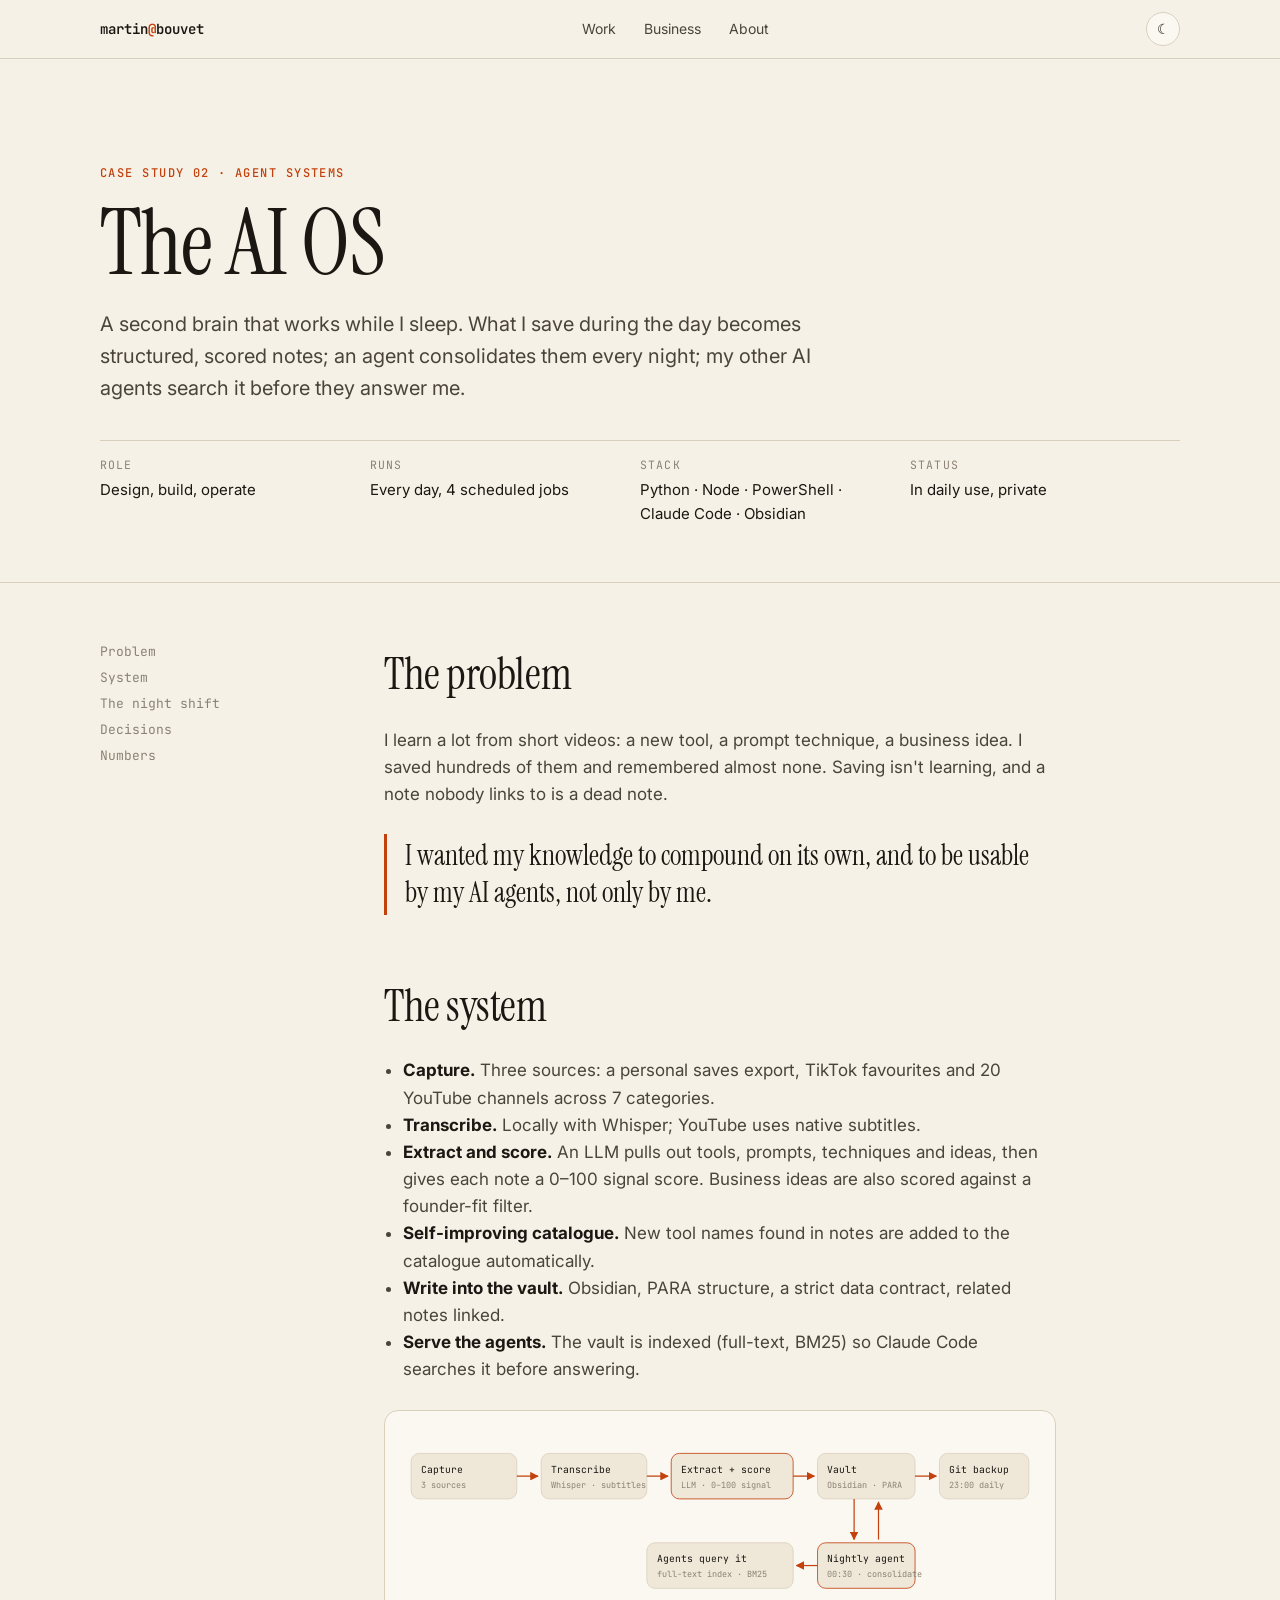
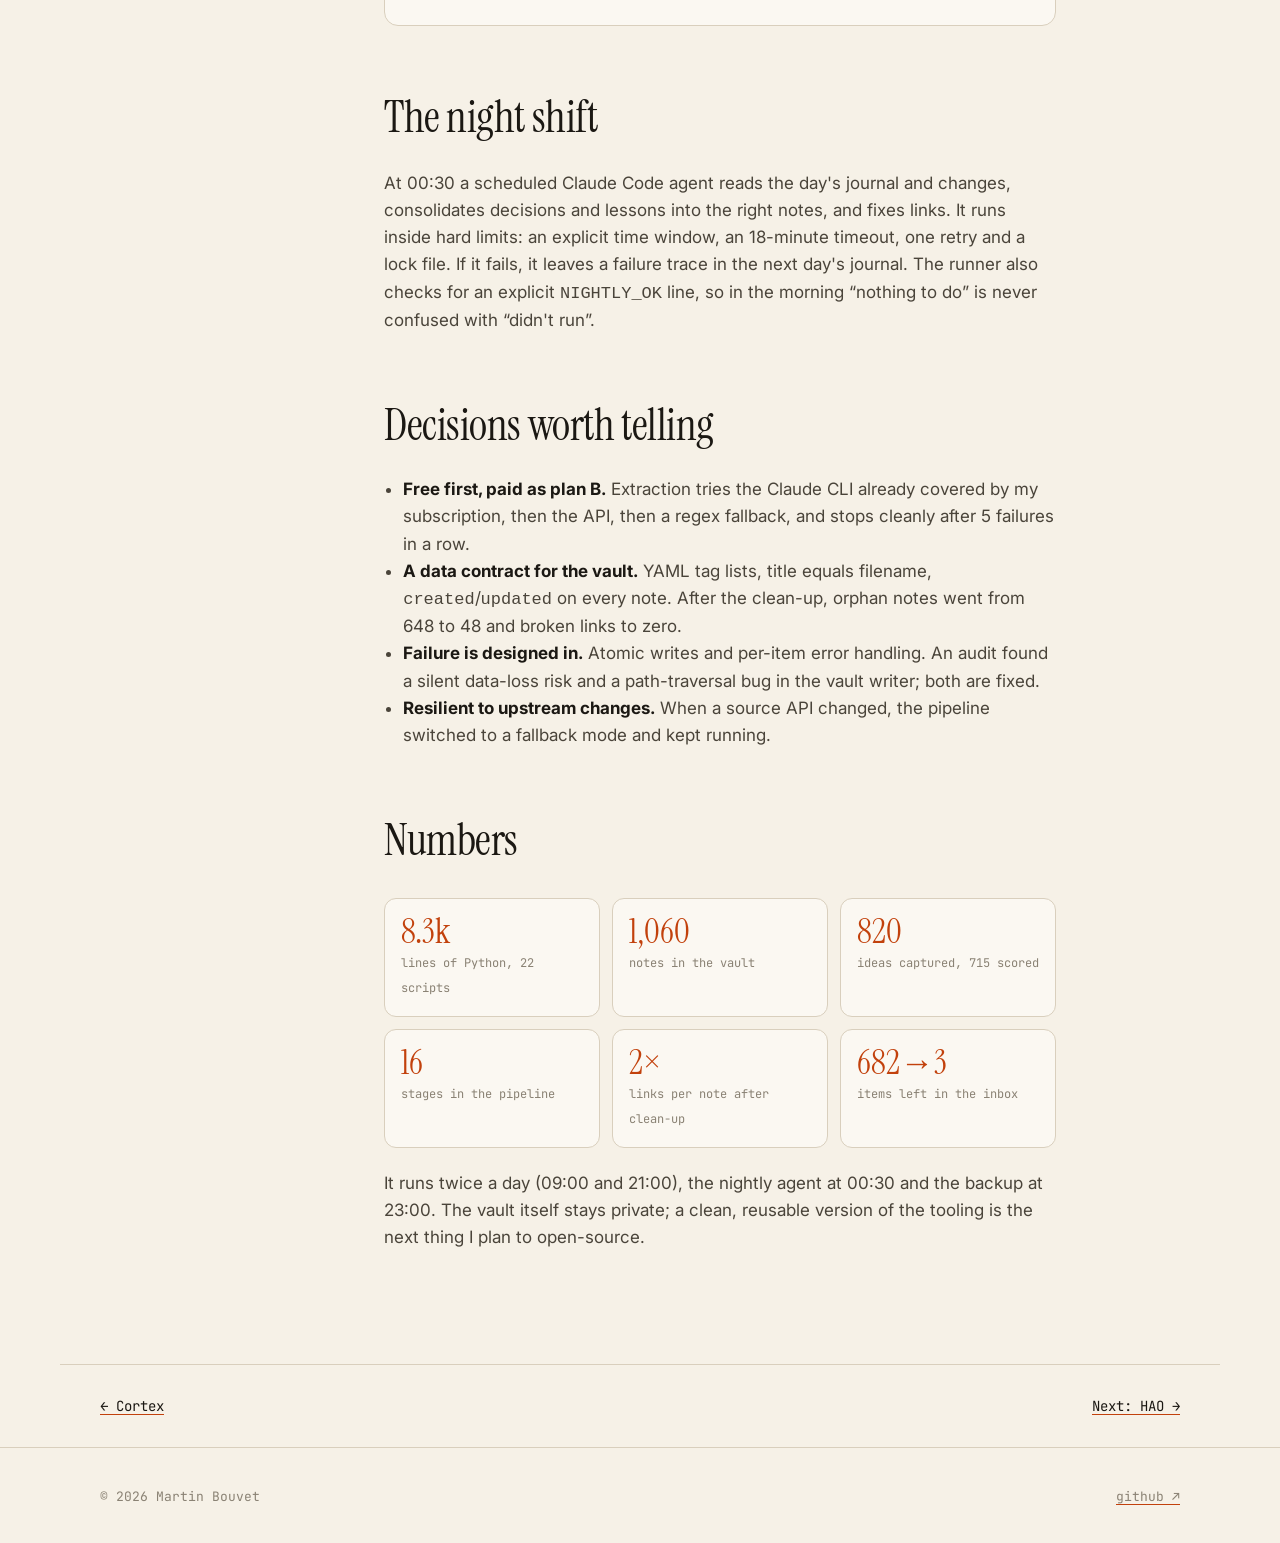
==== work/ai-os.html @ 9af834e1 "feat: portfolio site with five case studies" ====
<!doctype html>
<html lang="en">
<head>
<meta charset="utf-8">
<meta name="viewport" content="width=device-width, initial-scale=1, viewport-fit=cover">
<title>The AI OS — a second brain that works overnight · Martin Bouvet</title>
<meta name="description" content="Case study: a personal AI operating system. Saved videos become scored notes twice a day, a nightly agent consolidates them, and other agents query the result.">
<link rel="preconnect" href="https://fonts.googleapis.com"><link rel="preconnect" href="https://fonts.gstatic.com" crossorigin>
<link href="https://fonts.googleapis.com/css2?family=Instrument+Serif:ital@0;1&family=Inter:wght@400;500;600&family=JetBrains+Mono:wght@400;500&display=swap" rel="stylesheet">
<link rel="stylesheet" href="../assets/style.css">
<link rel="icon" href="../assets/favicon.svg">
</head>
<body>
<nav class="nav"><div class="wrap">
  <a class="brand" href="../">martin<b>@</b>bouvet</a>
  <ul><li><a href="../#work">Work</a></li><li class="hide-s"><a href="../#business">Business</a></li><li><a href="../#about">About</a></li></ul>
  <button class="theme-btn" aria-label="Toggle theme">☾</button>
</div></nav>

<header class="cs-hero"><div class="wrap">
  <span class="kicker">Case study 02 · Agent systems</span>
  <h1>The AI OS</h1>
  <p class="lede">A second brain that works while I sleep. What I save during the day becomes structured, scored notes; an agent consolidates them every night; my other AI agents search it before they answer me.</p>
  <dl class="cs-facts">
    <div><dt>Role</dt><dd>Design, build, operate</dd></div>
    <div><dt>Runs</dt><dd>Every day, 4 scheduled jobs</dd></div>
    <div><dt>Stack</dt><dd>Python · Node · PowerShell · Claude Code · Obsidian</dd></div>
    <div><dt>Status</dt><dd>In daily use, private</dd></div>
  </dl>
</div></header>

<div class="wrap cs-body">
  <aside class="cs-toc"><a href="#problem">Problem</a><a href="#system">System</a><a href="#night">The night shift</a><a href="#decisions">Decisions</a><a href="#numbers">Numbers</a></aside>
  <article class="prose">
    <h2 id="problem">The problem</h2>
    <p>I learn a lot from short videos: a new tool, a prompt technique, a business idea. I saved hundreds of them and remembered almost none. Saving isn't learning, and a note nobody links to is a dead note.</p>
    <p class="callout">I wanted my knowledge to compound on its own, and to be usable by my AI agents, not only by me.</p>

    <h2 id="system">The system</h2>
    <ul>
      <li><strong>Capture.</strong> Three sources: a personal saves export, TikTok favourites and 20 YouTube channels across 7 categories.</li>
      <li><strong>Transcribe.</strong> Locally with Whisper; YouTube uses native subtitles.</li>
      <li><strong>Extract and score.</strong> An LLM pulls out tools, prompts, techniques and ideas, then gives each note a 0–100 signal score. Business ideas are also scored against a founder-fit filter.</li>
      <li><strong>Self-improving catalogue.</strong> New tool names found in notes are added to the catalogue automatically.</li>
      <li><strong>Write into the vault.</strong> Obsidian, PARA structure, a strict data contract, related notes linked.</li>
      <li><strong>Serve the agents.</strong> The vault is indexed (full-text, BM25) so Claude Code searches it before answering.</li>
    </ul>
    <div class="diagram" role="img" aria-label="Pipeline: capture, transcribe, extract and score with an LLM, write to the vault, nightly agent consolidates, git backup, agents query the index.">
      <svg viewBox="0 0 780 220">
        <defs><marker id="arr" viewBox="0 0 10 10" refX="9" refY="5" markerWidth="7" markerHeight="7" orient="auto"><path d="M0 0L10 5L0 10z"/></marker></defs>
        <rect class="box" x="10" y="30" width="130" height="56" rx="10"/><text x="22" y="54">Capture</text><text class="sub" x="22" y="72">3 sources</text>
        <rect class="box" x="170" y="30" width="130" height="56" rx="10"/><text x="182" y="54">Transcribe</text><text class="sub" x="182" y="72">Whisper · subtitles</text>
        <rect class="box hot" x="330" y="30" width="150" height="56" rx="10"/><text x="342" y="54">Extract + score</text><text class="sub" x="342" y="72">LLM · 0–100 signal</text>
        <rect class="box" x="510" y="30" width="120" height="56" rx="10"/><text x="522" y="54">Vault</text><text class="sub" x="522" y="72">Obsidian · PARA</text>
        <rect class="box hot" x="510" y="140" width="120" height="56" rx="10"/><text x="522" y="164">Nightly agent</text><text class="sub" x="522" y="182">00:30 · consolidate</text>
        <rect class="box" x="660" y="30" width="110" height="56" rx="10"/><text x="672" y="54">Git backup</text><text class="sub" x="672" y="72">23:00 daily</text>
        <rect class="box" x="300" y="140" width="180" height="56" rx="10"/><text x="312" y="164">Agents query it</text><text class="sub" x="312" y="182">full-text index · BM25</text>
        <path class="edge" d="M140 58H166"/><path class="edge" d="M300 58H326"/><path class="edge" d="M480 58H506"/><path class="edge" d="M630 58H656"/>
        <path class="edge" d="M555 86V136"/><path class="edge" d="M585 136V90"/><path class="edge" d="M510 168H484"/>
      </svg>
    </div>

    <h2 id="night">The night shift</h2>
    <p>At 00:30 a scheduled Claude Code agent reads the day's journal and changes, consolidates decisions and lessons into the right notes, and fixes links. It runs inside hard limits: an explicit time window, an 18-minute timeout, one retry and a lock file. If it fails, it leaves a failure trace in the next day's journal. The runner also checks for an explicit <code>NIGHTLY_OK</code> line, so in the morning “nothing to do” is never confused with “didn't run”.</p>

    <h2 id="decisions">Decisions worth telling</h2>
    <ul>
      <li><strong>Free first, paid as plan B.</strong> Extraction tries the Claude CLI already covered by my subscription, then the API, then a regex fallback, and stops cleanly after 5 failures in a row.</li>
      <li><strong>A data contract for the vault.</strong> YAML tag lists, title equals filename, <code>created</code>/<code>updated</code> on every note. After the clean-up, orphan notes went from 648 to 48 and broken links to zero.</li>
      <li><strong>Failure is designed in.</strong> Atomic writes and per-item error handling. An audit found a silent data-loss risk and a path-traversal bug in the vault writer; both are fixed.</li>
      <li><strong>Resilient to upstream changes.</strong> When a source API changed, the pipeline switched to a fallback mode and kept running.</li>
    </ul>

    <h2 id="numbers">Numbers</h2>
    <div class="signals">
      <div><b>8.3k</b><span>lines of Python, 22 scripts</span></div>
      <div><b>1,060</b><span>notes in the vault</span></div>
      <div><b>820</b><span>ideas captured, 715 scored</span></div>
      <div><b>16</b><span>stages in the pipeline</span></div>
      <div><b>2×</b><span>links per note after clean-up</span></div>
      <div><b>682→3</b><span>items left in the inbox</span></div>
    </div>
    <p>It runs twice a day (09:00 and 21:00), the nightly agent at 00:30 and the backup at 23:00. The vault itself stays private; a clean, reusable version of the tooling is the next thing I plan to open-source.</p>
  </article>
</div>

<div class="wrap next-cs"><a href="cortex.html">← Cortex</a><a href="hao.html">Next: HAO →</a></div>
<footer><div class="wrap"><span>© 2026 Martin Bouvet</span><a href="https://github.com/martinbouvet2000-tech">github ↗</a></div></footer>
<script src="../assets/main.js"></script>
</body>
</html>
---- assets/style.css ----
/* Martin Bouvet — portfolio. Editorial × terminal. No build step. */
:root {
  --bg: #f6f1e7;
  --bg-2: #efe7d8;
  --ink: #1b1813;
  --ink-2: #4a443a;
  --mute: #8a8274;
  --line: #d9cfbd;
  --accent: #c2410c;
  --accent-2: #ea7a2e;
  --ok: #3f7d4e;
  --card: #fbf8f2;
  --serif: "Instrument Serif", "Iowan Old Style", Georgia, serif;
  --sans: "Inter", -apple-system, "Segoe UI", Helvetica, Arial, sans-serif;
  --mono: "JetBrains Mono", ui-monospace, SFMono-Regular, Consolas, monospace;
  --max: 1160px;
  --gutter: clamp(18px, 4vw, 40px);
  color-scheme: light;
}
@media (prefers-color-scheme: dark) {
  :root:not([data-theme="light"]) {
    --bg: #100e0b; --bg-2: #17140f; --ink: #f1ebdf; --ink-2: #c4bcad; --mute: #857d6f;
    --line: #2c2720; --accent: #f0883e; --accent-2: #ffa657; --ok: #7ee787; --card: #16130f;
    color-scheme: dark;
  }
}
:root[data-theme="dark"] {
  --bg: #100e0b; --bg-2: #17140f; --ink: #f1ebdf; --ink-2: #c4bcad; --mute: #857d6f;
  --line: #2c2720; --accent: #f0883e; --accent-2: #ffa657; --ok: #7ee787; --card: #16130f;
  color-scheme: dark;
}

* { box-sizing: border-box; }
html { scroll-behavior: smooth; }
body {
  margin: 0; background: var(--bg); color: var(--ink);
  font: 16px/1.6 var(--sans); -webkit-font-smoothing: antialiased;
}
img, svg { max-width: 100%; display: block; }
a { color: inherit; text-decoration-color: var(--accent); text-underline-offset: 3px; }
a:hover { color: var(--accent); }
::selection { background: var(--accent); color: var(--bg); }
.wrap { max-width: var(--max); margin: 0 auto; padding-inline: var(--gutter); }
.mono { font-family: var(--mono); }
.kicker {
  font: 500 12px/1 var(--mono); letter-spacing: .12em; text-transform: uppercase; color: var(--accent);
}
.mute { color: var(--mute); }

/* nav */
.nav {
  position: sticky; top: env(safe-area-inset-top, 0px); z-index: 10;
  backdrop-filter: blur(10px); background: color-mix(in srgb, var(--bg) 82%, transparent);
  border-bottom: 1px solid var(--line);
}
.nav .wrap { display: flex; align-items: center; justify-content: space-between; height: 58px; gap: 16px; }
.brand { font: 600 14px var(--mono); text-decoration: none; }
.brand b { color: var(--accent); }
.nav ul { display: flex; gap: clamp(12px, 2.4vw, 28px); list-style: none; margin: 0; padding: 0; font-size: 14px; }
.nav ul a { text-decoration: none; color: var(--ink-2); }
.theme-btn {
  border: 1px solid var(--line); background: var(--card); color: var(--ink);
  border-radius: 999px; width: 34px; height: 34px; cursor: pointer; font: 14px var(--mono);
}
@media (max-width: 640px) { .nav ul li.hide-s { display: none; } }

/* hero */
.hero { padding-block: clamp(48px, 9vw, 120px) clamp(40px, 6vw, 80px); }
.hero-grid { display: grid; grid-template-columns: 1.25fr 1fr; gap: clamp(28px, 5vw, 64px); align-items: center; }
@media (max-width: 880px) { .hero-grid { grid-template-columns: 1fr; } }
h1, h2, h3 { font-family: var(--serif); font-weight: 400; letter-spacing: -.01em; margin: 0; }
.hero h1 { font-size: clamp(46px, 7.4vw, 104px); line-height: .98; margin-block: 18px 26px; }
.hero h1 em { color: var(--accent); }
.lede { font-size: clamp(17px, 1.6vw, 20px); color: var(--ink-2); max-width: 36em; }
.cta { display: flex; flex-wrap: wrap; gap: 12px; margin-top: 30px; }
.btn {
  display: inline-flex; align-items: center; gap: 8px; padding: 12px 18px; border-radius: 999px;
  font: 500 14px var(--mono); text-decoration: none; border: 1px solid var(--ink);
}
.btn.primary { background: var(--ink); color: var(--bg); }
.btn.primary:hover { background: var(--accent); border-color: var(--accent); color: #fff; }

/* dial */
.dial-box { position: relative; }
.dial { width: 100%; max-width: 460px; margin-inline: auto; }
.dial .ring { fill: none; stroke: var(--line); }
.dial .night { fill: none; stroke: var(--ink); opacity: .07; }
.dial .tick { stroke: var(--mute); }
.dial .hour { font: 11px var(--mono); fill: var(--mute); }
.dial .job { fill: var(--accent); }
.dial .job-arc { fill: none; stroke: var(--accent); stroke-linecap: round; }
.dial .hand { stroke: var(--ink); stroke-width: 2; stroke-linecap: round; }
.dial .center { font: 400 34px var(--serif); fill: var(--ink); }
.dial .center-sub { font: 11px var(--mono); fill: var(--mute); letter-spacing: .1em; }
.dial .pulse { fill: var(--accent); opacity: .25; transform-box: fill-box; transform-origin: center; animation: pulse 2.4s ease-out infinite; }
@keyframes pulse { from { transform: scale(1); opacity: .35; } to { transform: scale(3); opacity: 0; } }
.legend { list-style: none; padding: 0; margin: 18px auto 0; max-width: 460px; font: 12.5px/1.5 var(--mono); color: var(--ink-2); }
.legend li { display: flex; gap: 10px; padding: 7px 0; border-top: 1px dashed var(--line); }
.legend time { color: var(--accent); min-width: 5.5em; }
.legend li.live time::after { content: " ●"; color: var(--ok); }

/* numbers */
.numbers { border-block: 1px solid var(--line); background: var(--bg-2); }
.numbers .wrap { display: grid; grid-template-columns: repeat(4, 1fr); }
.numbers div { padding: 26px 18px; border-left: 1px solid var(--line); }
.numbers div:first-child { border-left: 0; }
.numbers b { display: block; font: 400 clamp(34px, 4vw, 48px)/1 var(--serif); }
.numbers span { font: 12px var(--mono); color: var(--mute); }
@media (max-width: 720px) {
  .numbers .wrap { grid-template-columns: repeat(2, 1fr); }
  .numbers div:nth-child(3) { border-left: 0; }
  .numbers div:nth-child(n+3) { border-top: 1px solid var(--line); }
}

/* sections */
section.block { padding-block: clamp(64px, 9vw, 120px); }
.sec-head { display: flex; flex-wrap: wrap; align-items: end; justify-content: space-between; gap: 18px; margin-bottom: 40px; }
.sec-head h2 { font-size: clamp(36px, 5vw, 64px); line-height: 1; margin-top: 12px; }
.sec-head p { max-width: 30em; color: var(--ink-2); margin: 0; }

/* case cards */
.cases { display: grid; grid-template-columns: repeat(6, 1fr); gap: 18px; }
.case {
  grid-column: span 3; position: relative; display: flex; flex-direction: column; gap: 14px;
  padding: clamp(22px, 3vw, 32px); background: var(--card); border: 1px solid var(--line);
  border-radius: 18px; text-decoration: none; overflow: hidden;
  transition: transform .25s ease, border-color .25s ease;
}
.case:hover { transform: translateY(-3px); border-color: var(--accent); color: inherit; }
.case.wide { grid-column: span 6; }
.case.third { grid-column: span 2; }
@media (max-width: 880px) { .case, .case.third { grid-column: span 6; } }
.case h3 { font-size: clamp(28px, 3vw, 40px); line-height: 1.05; }
.case p { margin: 0; color: var(--ink-2); }
.case .meta { display: flex; flex-wrap: wrap; gap: 6px; margin-top: auto; }
.tag { font: 11.5px var(--mono); padding: 4px 9px; border-radius: 999px; border: 1px solid var(--line); color: var(--ink-2); }
.tag.live { border-color: var(--ok); color: var(--ok); }
.case .num { position: absolute; right: 22px; top: 18px; font: 12px var(--mono); color: var(--mute); }
.case .arrow { font: 13px var(--mono); color: var(--accent); }
.case-art { height: 150px; border-radius: 12px; background: var(--bg-2); border: 1px solid var(--line); overflow: hidden; }
.case-art svg { width: 100%; height: 100%; }

/* business strip */
.biz { display: grid; grid-template-columns: repeat(3, 1fr); gap: 18px; }
@media (max-width: 880px) { .biz { grid-template-columns: 1fr; } }
.biz article { border-top: 2px solid var(--ink); padding-top: 18px; }
.biz h3 { font-size: 28px; margin-bottom: 8px; }
.biz p { color: var(--ink-2); margin: 0 0 10px; }

/* other work */
.filters { display: flex; flex-wrap: wrap; gap: 8px; margin-bottom: 22px; }
.filters button {
  font: 12.5px var(--mono); padding: 7px 13px; border-radius: 999px; cursor: pointer;
  border: 1px solid var(--line); background: transparent; color: var(--ink-2);
}
.filters button[aria-pressed="true"] { background: var(--ink); color: var(--bg); border-color: var(--ink); }
.other { list-style: none; margin: 0; padding: 0; border-top: 1px solid var(--line); }
.other li { display: grid; grid-template-columns: 1.1fr 2fr auto; gap: 18px; padding: 16px 4px; border-bottom: 1px solid var(--line); align-items: baseline; }
.other li b { font-weight: 600; }
.other li span { color: var(--ink-2); font-size: 15px; }
.other li a { font: 12.5px var(--mono); white-space: nowrap; }
@media (max-width: 720px) { .other li { grid-template-columns: 1fr; gap: 4px; } }

/* about */
.about { display: grid; grid-template-columns: 1fr 1fr; gap: clamp(28px, 5vw, 64px); }
@media (max-width: 880px) { .about { grid-template-columns: 1fr; } }
.about .big { font: 400 clamp(28px, 3.4vw, 44px)/1.15 var(--serif); margin: 0; }
.about .big em { color: var(--accent); }
.timeline { list-style: none; margin: 0; padding: 0; font-size: 15px; }
.timeline li { display: grid; grid-template-columns: 7em 1fr; gap: 14px; padding: 12px 0; border-top: 1px solid var(--line); }
.timeline time { font: 12.5px var(--mono); color: var(--accent); }

footer { border-top: 1px solid var(--line); padding-block: 40px; font: 13px var(--mono); color: var(--mute); }
footer .wrap { display: flex; flex-wrap: wrap; justify-content: space-between; gap: 12px; }

/* case study pages */
.cs-hero { padding-block: clamp(48px, 8vw, 100px) 40px; border-bottom: 1px solid var(--line); }
.cs-hero h1 { font-size: clamp(44px, 7vw, 92px); line-height: 1; margin-block: 14px 20px; }
.cs-facts { display: grid; grid-template-columns: repeat(4, 1fr); gap: 0; margin-top: 36px; border-top: 1px solid var(--line); }
.cs-facts div { padding: 16px 16px 0 0; }
.cs-facts dt { font: 11.5px var(--mono); color: var(--mute); text-transform: uppercase; letter-spacing: .1em; }
.cs-facts dd { margin: 6px 0 0; font-size: 15px; }
@media (max-width: 720px) { .cs-facts { grid-template-columns: repeat(2, 1fr); } }
.cs-body { display: grid; grid-template-columns: 220px 1fr; gap: clamp(24px, 5vw, 72px); padding-block: 56px 96px; }
@media (max-width: 880px) { .cs-body { grid-template-columns: 1fr; } .cs-toc { display: none; } }
.cs-toc { position: sticky; top: 90px; align-self: start; font: 13px/2 var(--mono); }
.cs-toc a { text-decoration: none; color: var(--mute); display: block; }
.cs-toc a:hover { color: var(--accent); }
.prose { max-width: 42em; }
.prose h2 { font-size: clamp(30px, 3.6vw, 44px); margin: 56px 0 14px; }
.prose h2:first-child { margin-top: 0; }
.prose p, .prose li { color: var(--ink-2); font-size: 17px; }
.prose strong { color: var(--ink); }
.prose ul { padding-left: 1.2em; }
.diagram { margin: 26px 0; padding: 18px; border: 1px solid var(--line); border-radius: 14px; background: var(--card); overflow-x: auto; }
.diagram svg { min-width: 560px; }
.diagram .box { fill: var(--bg-2); stroke: var(--line); }
.diagram .box.hot { stroke: var(--accent); }
.diagram text { font: 12px var(--mono); fill: var(--ink); }
.diagram .sub { fill: var(--mute); font-size: 10.5px; }
.diagram .edge { stroke: var(--accent); fill: none; stroke-width: 1.5; marker-end: url(#arr); }
.diagram marker path { fill: var(--accent); }
.callout { border-left: 3px solid var(--accent); padding: 4px 0 4px 18px; margin: 26px 0; font: 400 24px/1.35 var(--serif); color: var(--ink); }
.signals { display: grid; grid-template-columns: repeat(3, 1fr); gap: 12px; margin: 22px 0; }
.signals div { background: var(--card); border: 1px solid var(--line); border-radius: 12px; padding: 16px; }
.signals b { display: block; font: 400 34px/1 var(--serif); color: var(--accent); }
.signals span { font: 12px var(--mono); color: var(--mute); }
@media (max-width: 720px) { .signals { grid-template-columns: 1fr 1fr; } }
.next-cs { display: flex; justify-content: space-between; gap: 16px; border-top: 1px solid var(--line); padding-block: 32px; font: 14px var(--mono); }

/* reveal */
.js .reveal { opacity: 0; transform: translateY(14px); transition: opacity .7s ease, transform .7s ease; }
.js .reveal.in { opacity: 1; transform: none; }
@media (prefers-reduced-motion: reduce) {
  .js .reveal { opacity: 1; transform: none; transition: none; }
  .dial .pulse { animation: none; }
  html { scroll-behavior: auto; }
}

/* fixes: grid children may shrink; legend wraps; callout beats .prose p */
.hero-grid > *, .about > *, .cs-body > * { min-width: 0; }
.hero h1 { overflow-wrap: break-word; }
.legend li span { min-width: 0; overflow-wrap: anywhere; }
.prose .callout { font: 400 clamp(22px, 2.4vw, 28px)/1.3 var(--serif); color: var(--ink); }
.other li { grid-template-columns: minmax(0, 1.1fr) minmax(0, 2fr) 4.5em; }
.other li a { text-align: right; }
@media (max-width: 720px) { .other li { grid-template-columns: 1fr; } .other li a { text-align: left; } }
@media (max-width: 480px) { .nav ul { gap: 14px; } .legend time { min-width: 4.6em; } }
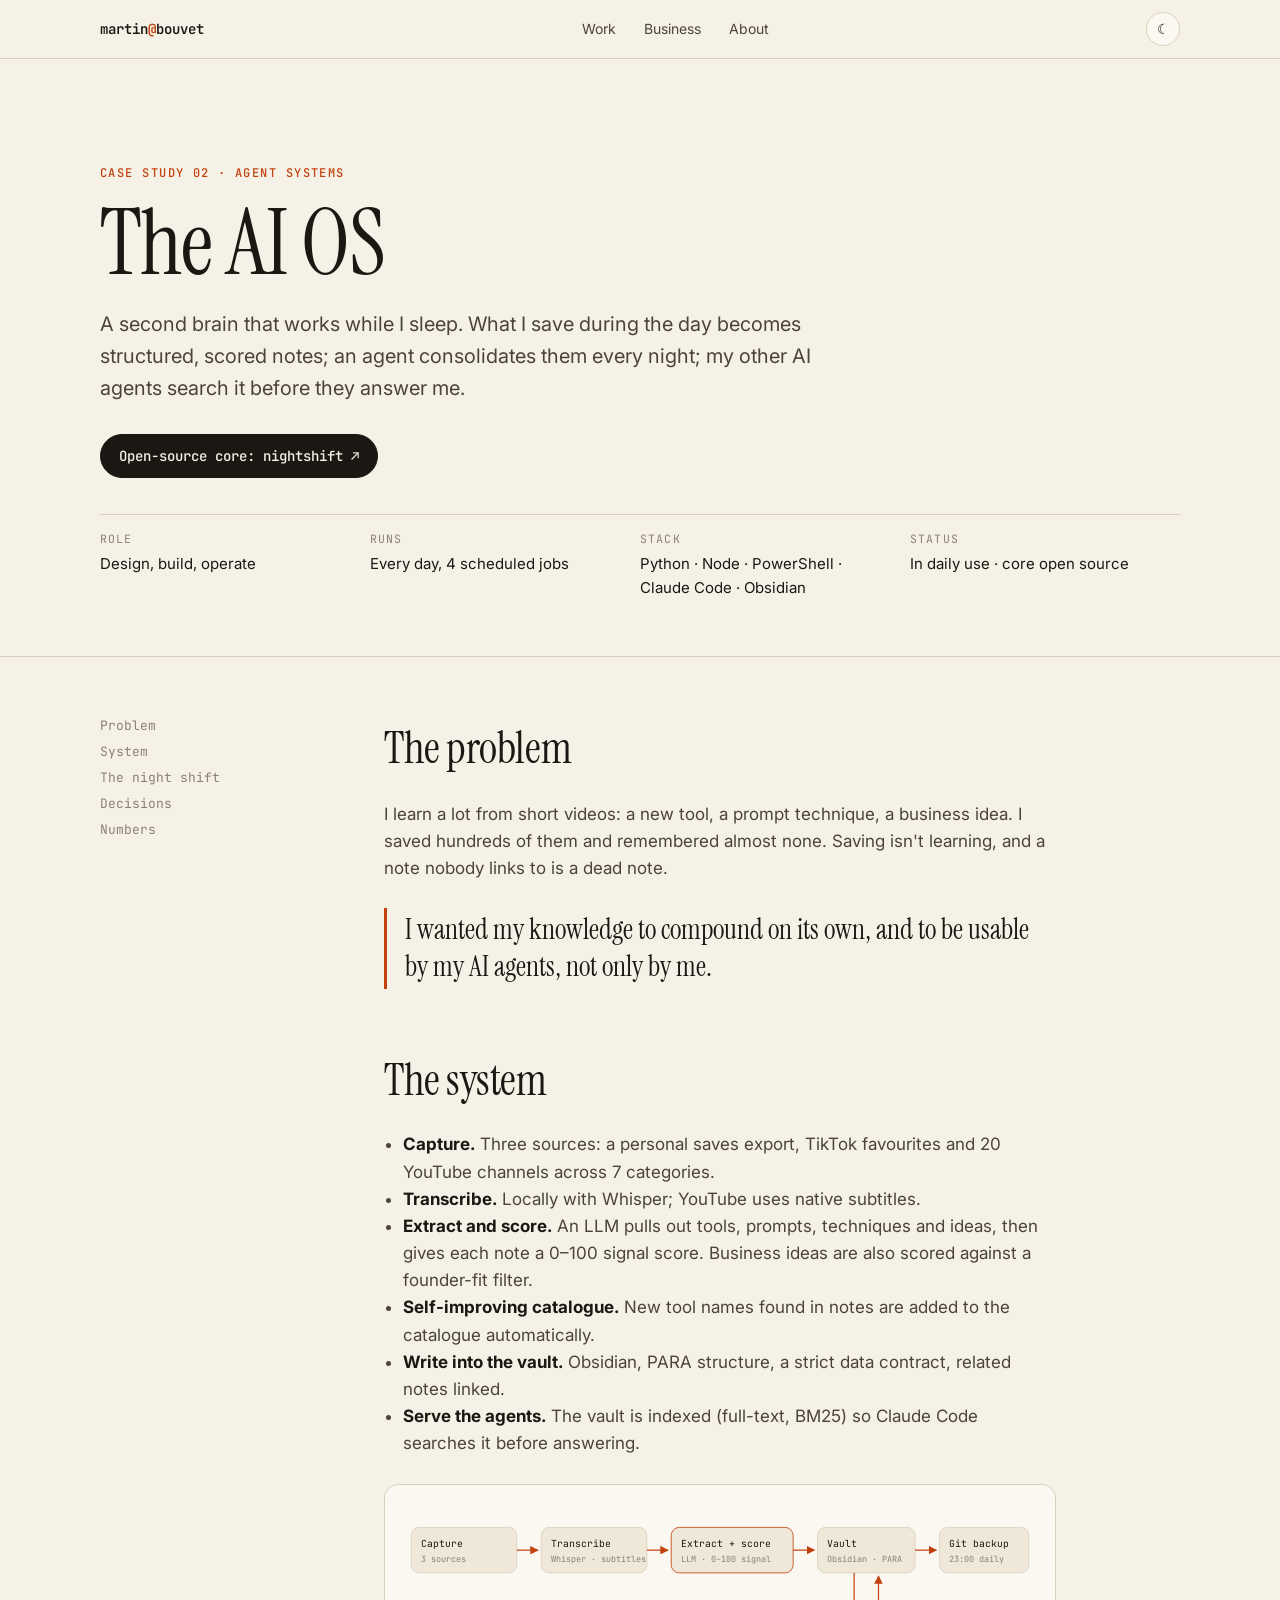
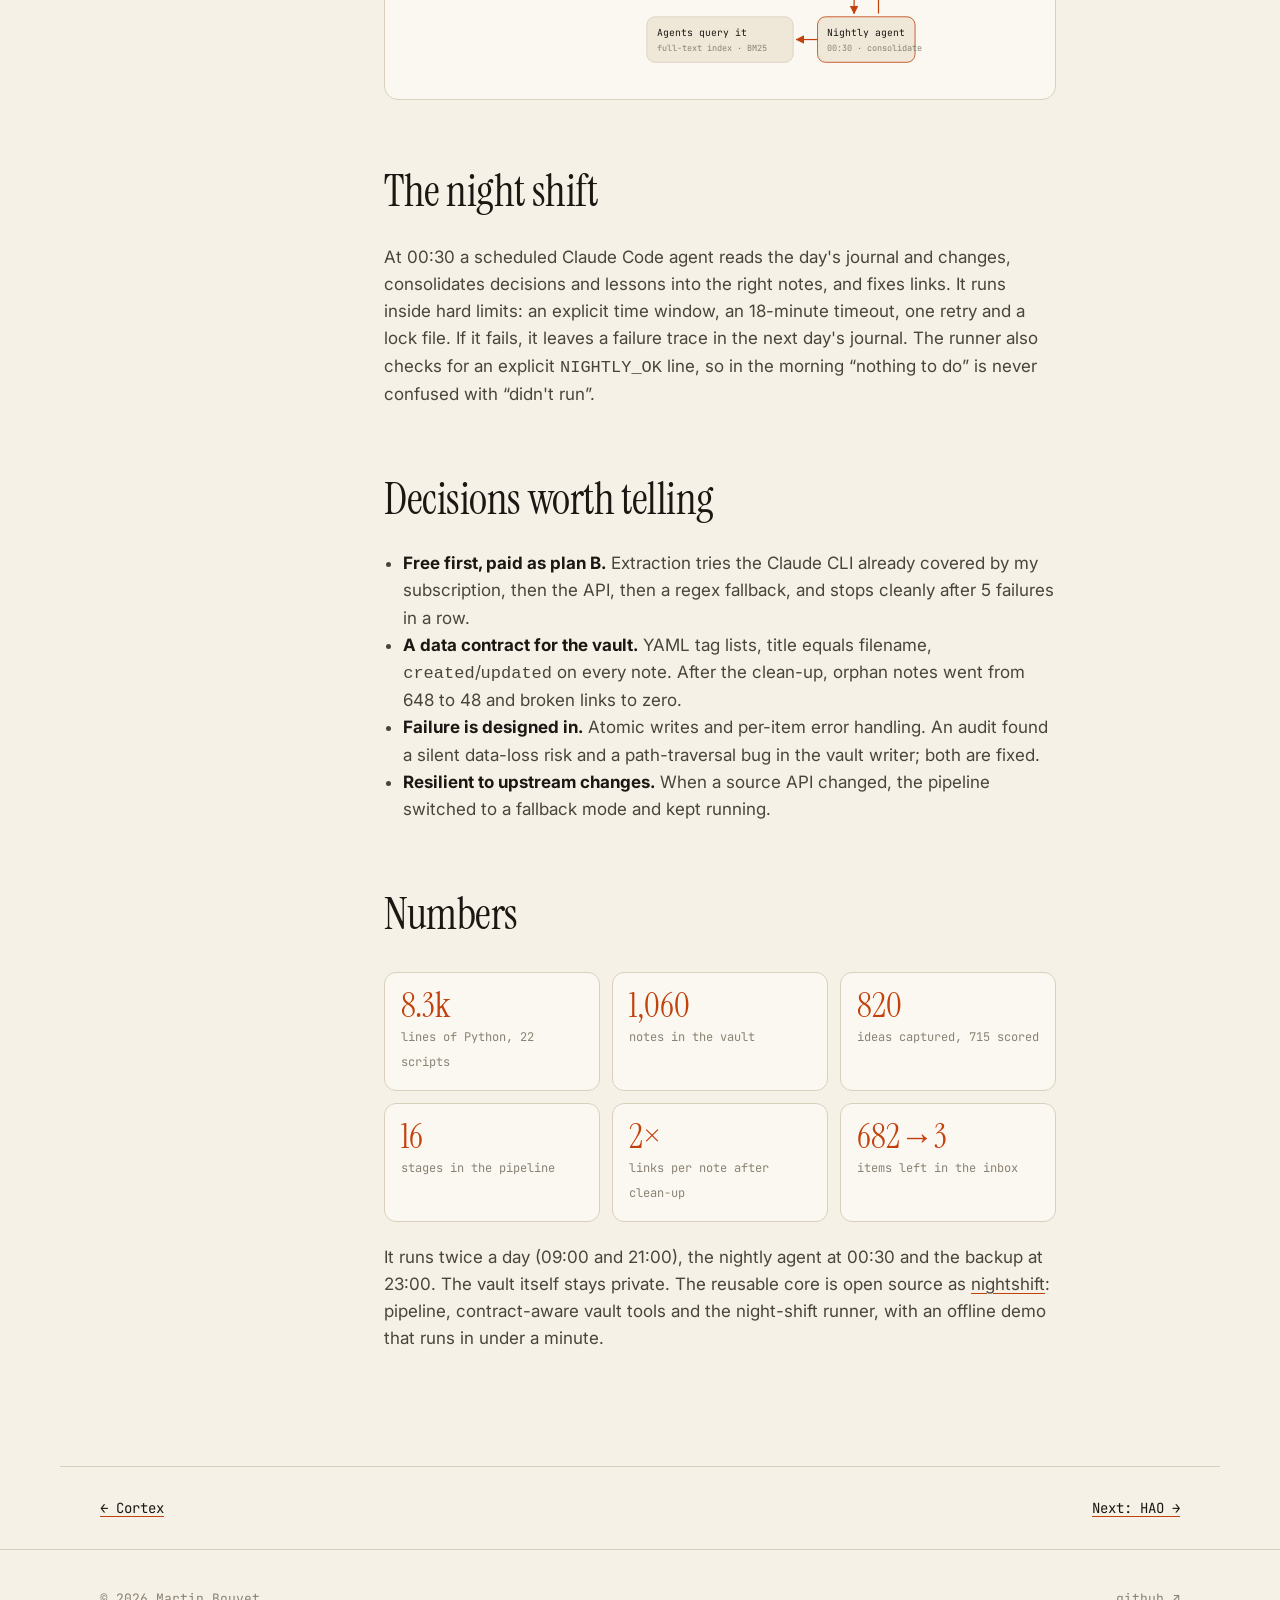
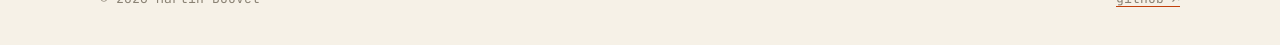
==== commit 54223cb3: "feat: link nightshift open-source core from the AI OS case study" ====
--- a/work/ai-os.html
+++ b/work/ai-os.html
@@ -21,11 +21,14 @@
   <span class="kicker">Case study 02 · Agent systems</span>
   <h1>The AI OS</h1>
   <p class="lede">A second brain that works while I sleep. What I save during the day becomes structured, scored notes; an agent consolidates them every night; my other AI agents search it before they answer me.</p>
+  <div class="cta">
+    <a class="btn primary" href="https://github.com/martinbouvet2000-tech/nightshift" target="_blank" rel="noopener">Open-source core: nightshift ↗</a>
+  </div>
   <dl class="cs-facts">
     <div><dt>Role</dt><dd>Design, build, operate</dd></div>
     <div><dt>Runs</dt><dd>Every day, 4 scheduled jobs</dd></div>
     <div><dt>Stack</dt><dd>Python · Node · PowerShell · Claude Code · Obsidian</dd></div>
-    <div><dt>Status</dt><dd>In daily use, private</dd></div>
+    <div><dt>Status</dt><dd>In daily use · core open source</dd></div>
   </dl>
 </div></header>
 
@@ -80,7 +83,7 @@
       <div><b>2×</b><span>links per note after clean-up</span></div>
       <div><b>682→3</b><span>items left in the inbox</span></div>
     </div>
-    <p>It runs twice a day (09:00 and 21:00), the nightly agent at 00:30 and the backup at 23:00. The vault itself stays private; a clean, reusable version of the tooling is the next thing I plan to open-source.</p>
+    <p>It runs twice a day (09:00 and 21:00), the nightly agent at 00:30 and the backup at 23:00. The vault itself stays private. The reusable core is open source as <a href="https://github.com/martinbouvet2000-tech/nightshift">nightshift</a>: pipeline, contract-aware vault tools and the night-shift runner, with an offline demo that runs in under a minute.</p>
   </article>
 </div>
 
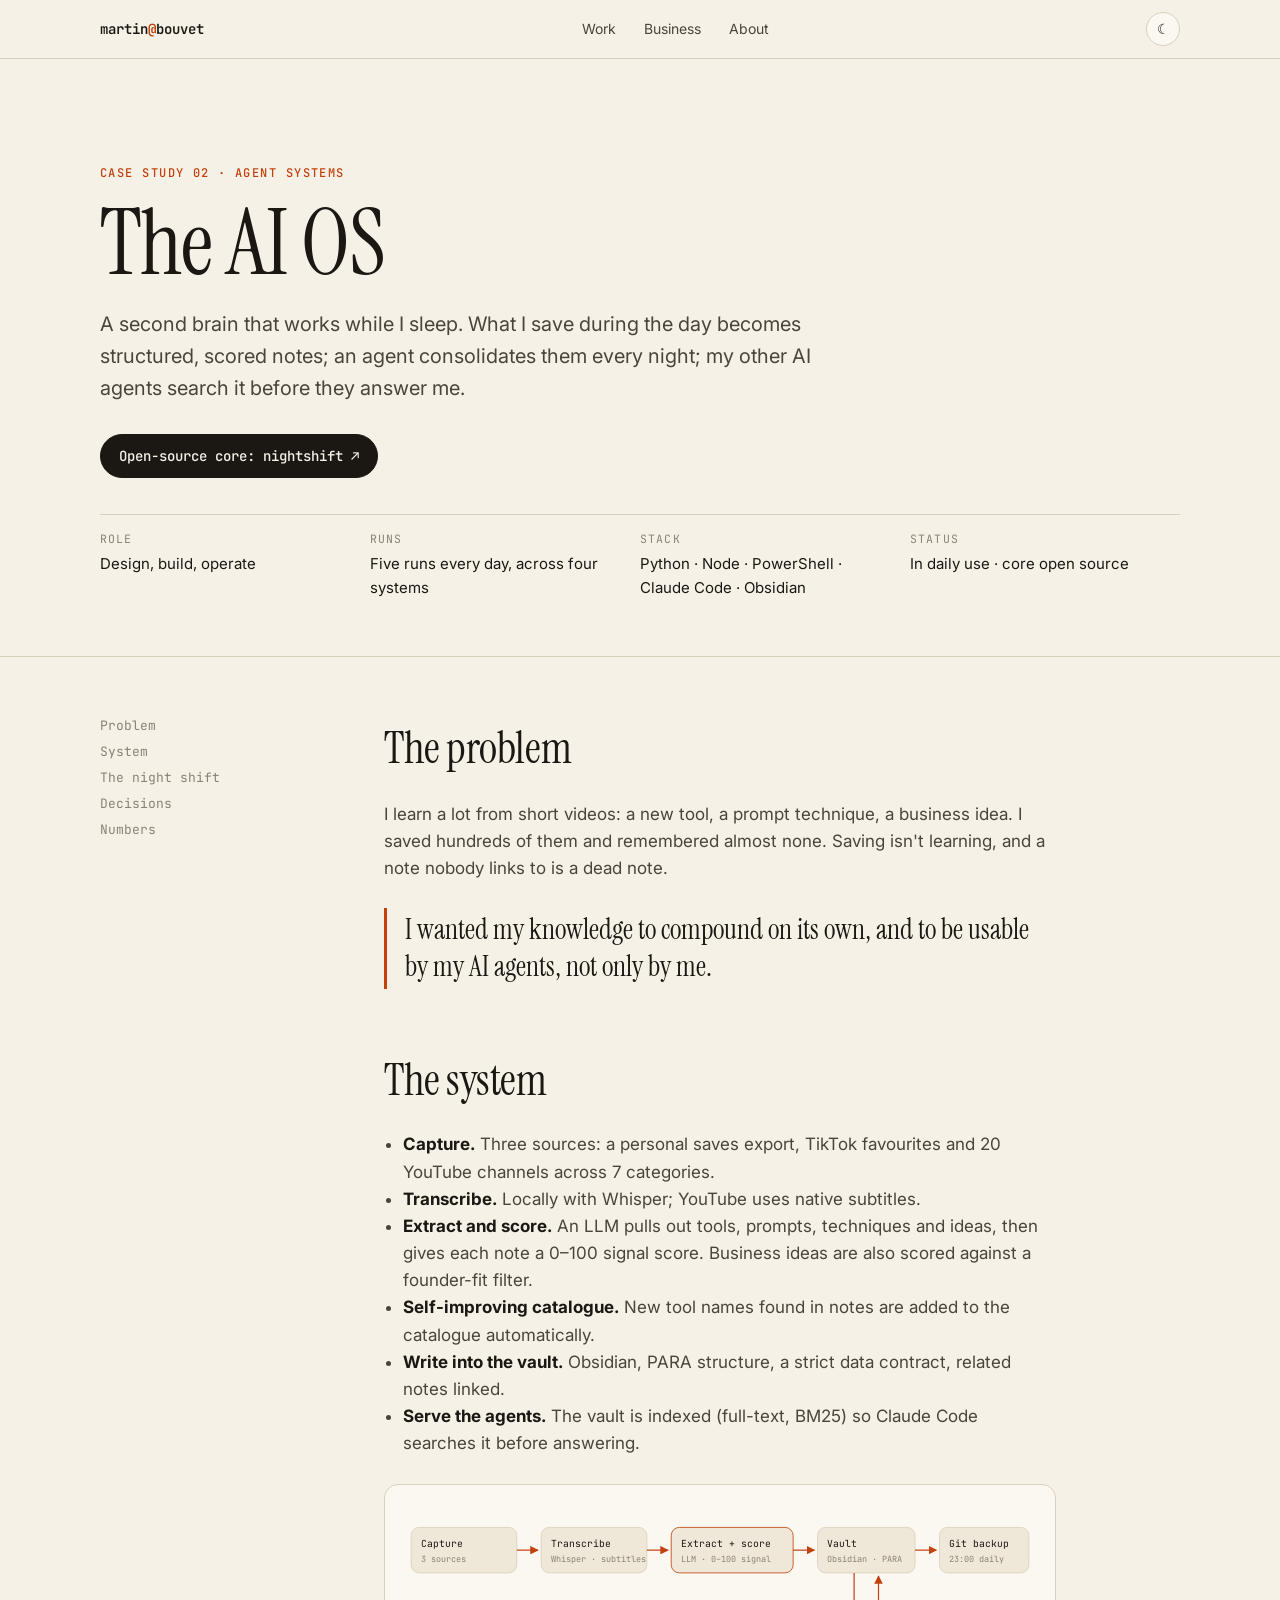
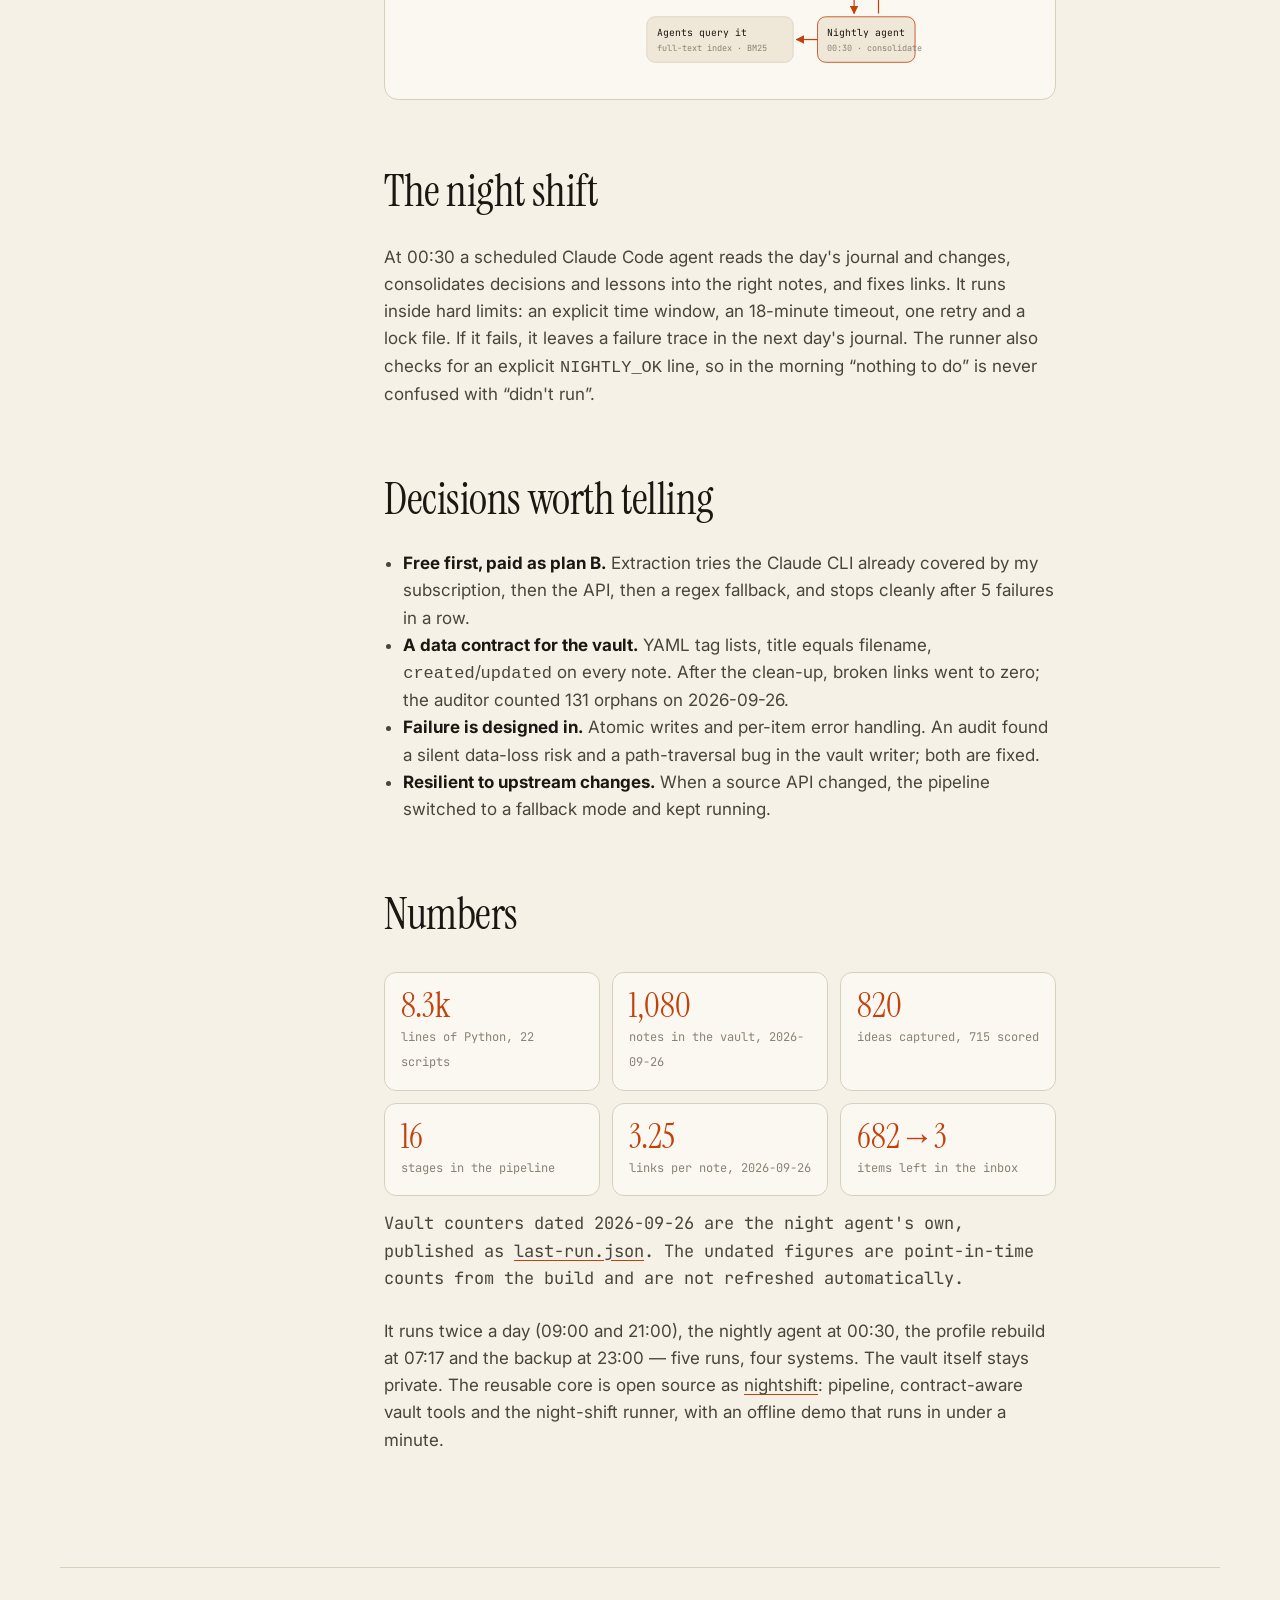
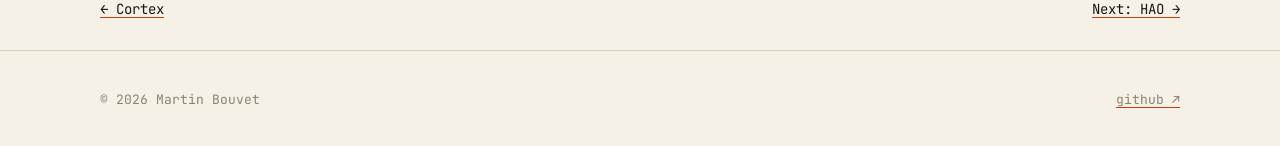
==== commit a27d0733: "content: date the vault figures, and count the runs the same way everywhere The facts block said "4 " ====
--- a/work/ai-os.html
+++ b/work/ai-os.html
@@ -5,6 +5,12 @@
 <meta name="viewport" content="width=device-width, initial-scale=1, viewport-fit=cover">
 <title>The AI OS — a second brain that works overnight · Martin Bouvet</title>
 <meta name="description" content="Case study: a personal AI operating system. Saved videos become scored notes twice a day, a nightly agent consolidates them, and other agents query the result.">
+<meta property="og:title" content="The AI OS — a second brain that works overnight · Martin Bouvet">
+<meta property="og:description" content="Case study: a personal AI operating system. Saved videos become scored notes twice a day, a nightly agent consolidates them, and other agents query the result.">
+<meta property="og:type" content="article">
+<meta property="og:image" content="https://martinbouvet2000-tech.github.io/assets/og.png">
+<meta name="twitter:card" content="summary_large_image">
+<meta name="twitter:image" content="https://martinbouvet2000-tech.github.io/assets/og.png">
 <link rel="preconnect" href="https://fonts.googleapis.com"><link rel="preconnect" href="https://fonts.gstatic.com" crossorigin>
 <link href="https://fonts.googleapis.com/css2?family=Instrument+Serif:ital@0;1&family=Inter:wght@400;500;600&family=JetBrains+Mono:wght@400;500&display=swap" rel="stylesheet">
 <link rel="stylesheet" href="../assets/style.css">
@@ -26,7 +32,7 @@
   </div>
   <dl class="cs-facts">
     <div><dt>Role</dt><dd>Design, build, operate</dd></div>
-    <div><dt>Runs</dt><dd>Every day, 4 scheduled jobs</dd></div>
+    <div><dt>Runs</dt><dd>Five runs every day, across four systems</dd></div>
     <div><dt>Stack</dt><dd>Python · Node · PowerShell · Claude Code · Obsidian</dd></div>
     <div><dt>Status</dt><dd>In daily use · core open source</dd></div>
   </dl>
@@ -69,7 +75,7 @@
     <h2 id="decisions">Decisions worth telling</h2>
     <ul>
       <li><strong>Free first, paid as plan B.</strong> Extraction tries the Claude CLI already covered by my subscription, then the API, then a regex fallback, and stops cleanly after 5 failures in a row.</li>
-      <li><strong>A data contract for the vault.</strong> YAML tag lists, title equals filename, <code>created</code>/<code>updated</code> on every note. After the clean-up, orphan notes went from 648 to 48 and broken links to zero.</li>
+      <li><strong>A data contract for the vault.</strong> YAML tag lists, title equals filename, <code>created</code>/<code>updated</code> on every note. After the clean-up, broken links went to zero; the auditor counted 131 orphans on 2026-09-26.</li>
       <li><strong>Failure is designed in.</strong> Atomic writes and per-item error handling. An audit found a silent data-loss risk and a path-traversal bug in the vault writer; both are fixed.</li>
       <li><strong>Resilient to upstream changes.</strong> When a source API changed, the pipeline switched to a fallback mode and kept running.</li>
     </ul>
@@ -77,13 +83,14 @@
     <h2 id="numbers">Numbers</h2>
     <div class="signals">
       <div><b>8.3k</b><span>lines of Python, 22 scripts</span></div>
-      <div><b>1,060</b><span>notes in the vault</span></div>
+      <div><b>1,080</b><span>notes in the vault, 2026-09-26</span></div>
       <div><b>820</b><span>ideas captured, 715 scored</span></div>
       <div><b>16</b><span>stages in the pipeline</span></div>
-      <div><b>2×</b><span>links per note after clean-up</span></div>
+      <div><b>3.25</b><span>links per note, 2026-09-26</span></div>
       <div><b>682→3</b><span>items left in the inbox</span></div>
     </div>
-    <p>It runs twice a day (09:00 and 21:00), the nightly agent at 00:30 and the backup at 23:00. The vault itself stays private. The reusable core is open source as <a href="https://github.com/martinbouvet2000-tech/nightshift">nightshift</a>: pipeline, contract-aware vault tools and the night-shift runner, with an offline demo that runs in under a minute.</p>
+    <p class="src">Vault counters dated 2026-09-26 are the night agent's own, published as <a href="https://github.com/martinbouvet2000-tech/martinbouvet2000-tech/blob/main/assets/last-run.json">last-run.json</a>. The undated figures are point-in-time counts from the build and are not refreshed automatically.</p>
+    <p>It runs twice a day (09:00 and 21:00), the nightly agent at 00:30, the profile rebuild at 07:17 and the backup at 23:00 — five runs, four systems. The vault itself stays private. The reusable core is open source as <a href="https://github.com/martinbouvet2000-tech/nightshift">nightshift</a>: pipeline, contract-aware vault tools and the night-shift runner, with an offline demo that runs in under a minute.</p>
   </article>
 </div>
 
--- a/assets/style.css
+++ b/assets/style.css
@@ -100,7 +100,21 @@
 .legend li.live time::after { content: " ●"; color: var(--ok); }
 
 /* numbers */
+/* status line: the control-room signal, in the page's own voice */
+.status-line { display: inline-flex; align-items: center; gap: 9px; }
+.status-line .dot {
+  width: 7px; height: 7px; border-radius: 50%; background: var(--ok);
+  box-shadow: 0 0 0 0 color-mix(in srgb, var(--ok) 70%, transparent);
+  animation: ping 3.2s ease-out infinite;
+}
+@keyframes ping { 70%, 100% { box-shadow: 0 0 0 9px transparent; } }
+@media (prefers-reduced-motion: reduce) { .status-line .dot { animation: none; } }
+
 .numbers { border-block: 1px solid var(--line); background: var(--bg-2); }
+.status-note { max-width: var(--max); margin: 0 auto; padding: 0 var(--gutter) 22px; }
+.status-note span { font: 11px/1.5 var(--mono); color: var(--mute); letter-spacing: .04em; }
+.numbers b[data-k="ci"], .numbers b[data-k="ship"] { font-size: clamp(26px, 3vw, 36px); }
+.numbers b[data-k="ci"] { color: var(--ok); }
 .numbers .wrap { display: grid; grid-template-columns: repeat(4, 1fr); }
 .numbers div { padding: 26px 18px; border-left: 1px solid var(--line); }
 .numbers div:first-child { border-left: 0; }
@@ -206,6 +220,8 @@
 .signals b { display: block; font: 400 34px/1 var(--serif); color: var(--accent); }
 .signals span { font: 12px var(--mono); color: var(--mute); }
 @media (max-width: 720px) { .signals { grid-template-columns: 1fr 1fr; } }
+/* Where a number came from, under the numbers it explains. */
+.src { font: 11.5px/1.6 var(--mono); color: var(--mute); margin: -8px 0 26px; }
 .next-cs { display: flex; justify-content: space-between; gap: 16px; border-top: 1px solid var(--line); padding-block: 32px; font: 14px var(--mono); }
 
 /* reveal */
@@ -226,3 +242,7 @@
 .other li a { text-align: right; }
 @media (max-width: 720px) { .other li { grid-template-columns: 1fr; } .other li a { text-align: left; } }
 @media (max-width: 480px) { .nav ul { gap: 14px; } .legend time { min-width: 4.6em; } }
+
+/* reading progress */
+.progress { position: fixed; top: 0; left: 0; height: 2px; width: 0; background: var(--accent); z-index: 20; transition: width .1s linear; }
+@media (prefers-reduced-motion: reduce) { .progress { transition: none; } }
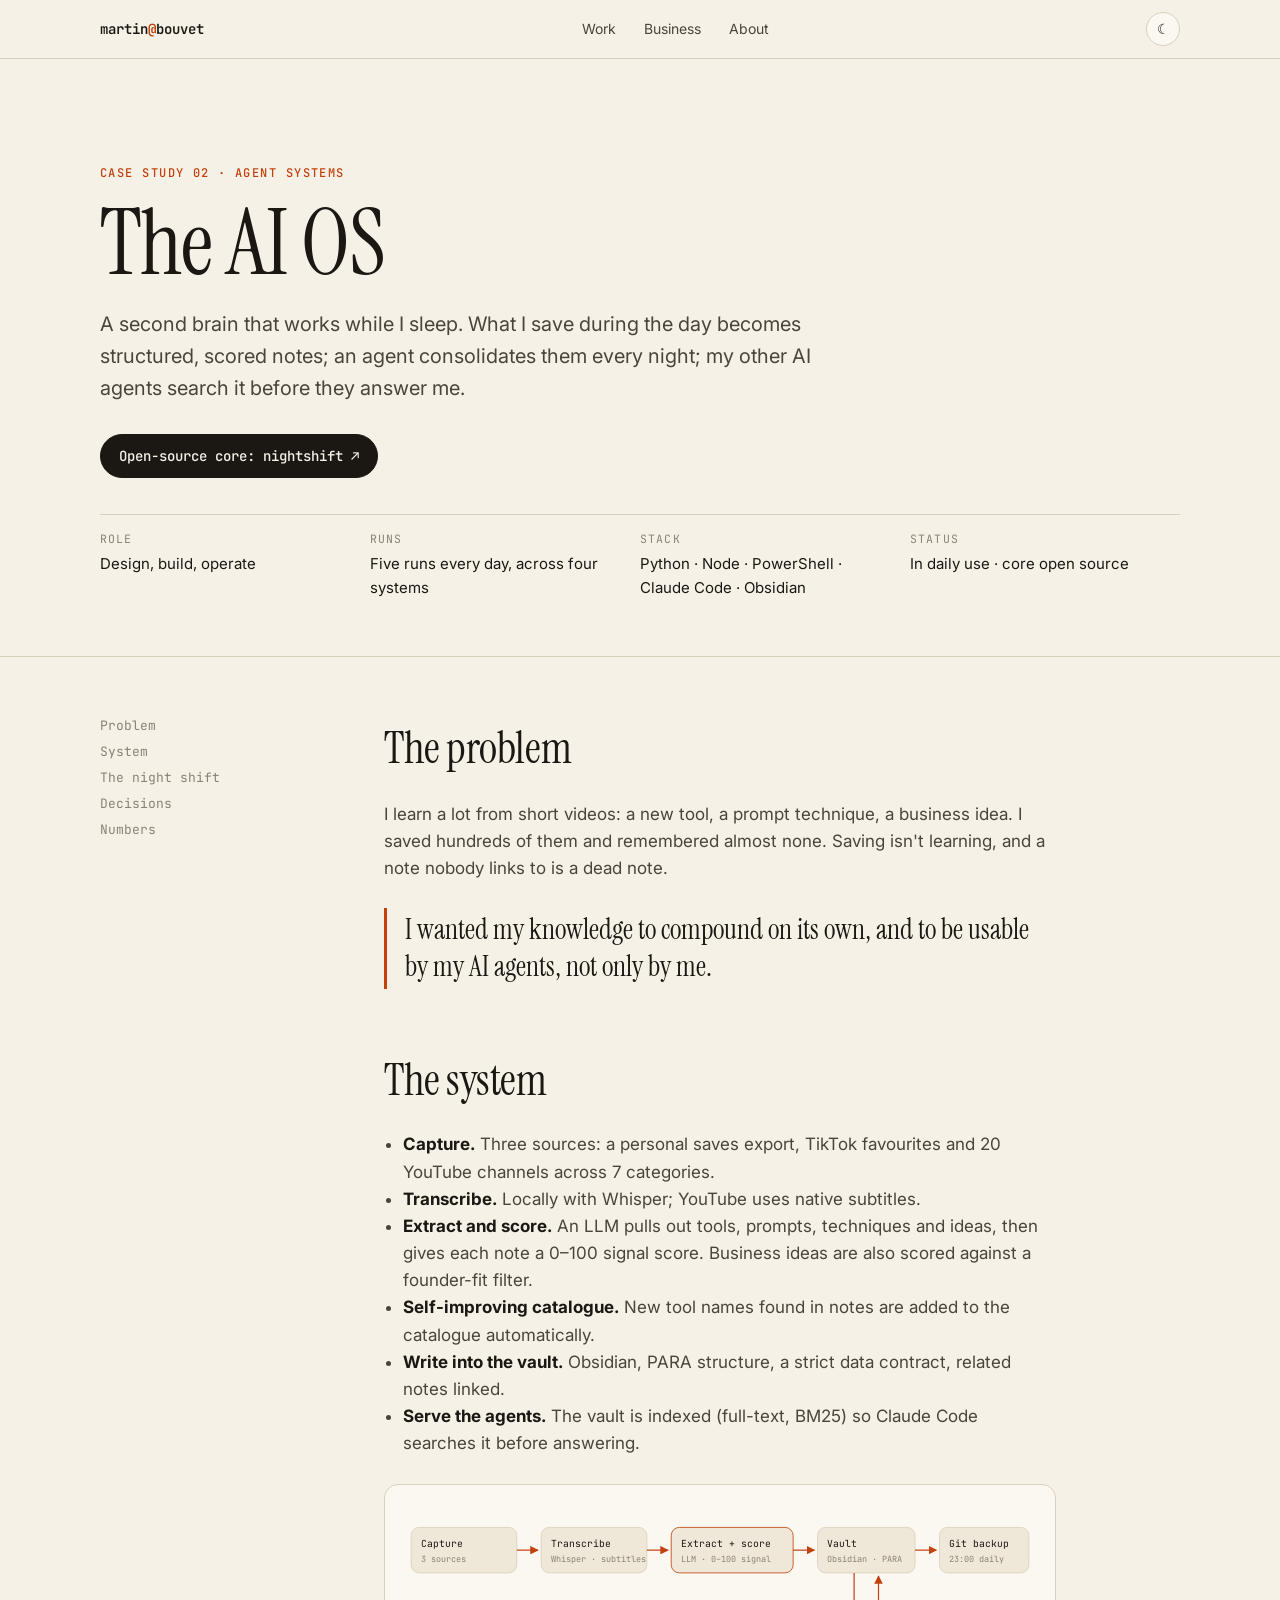
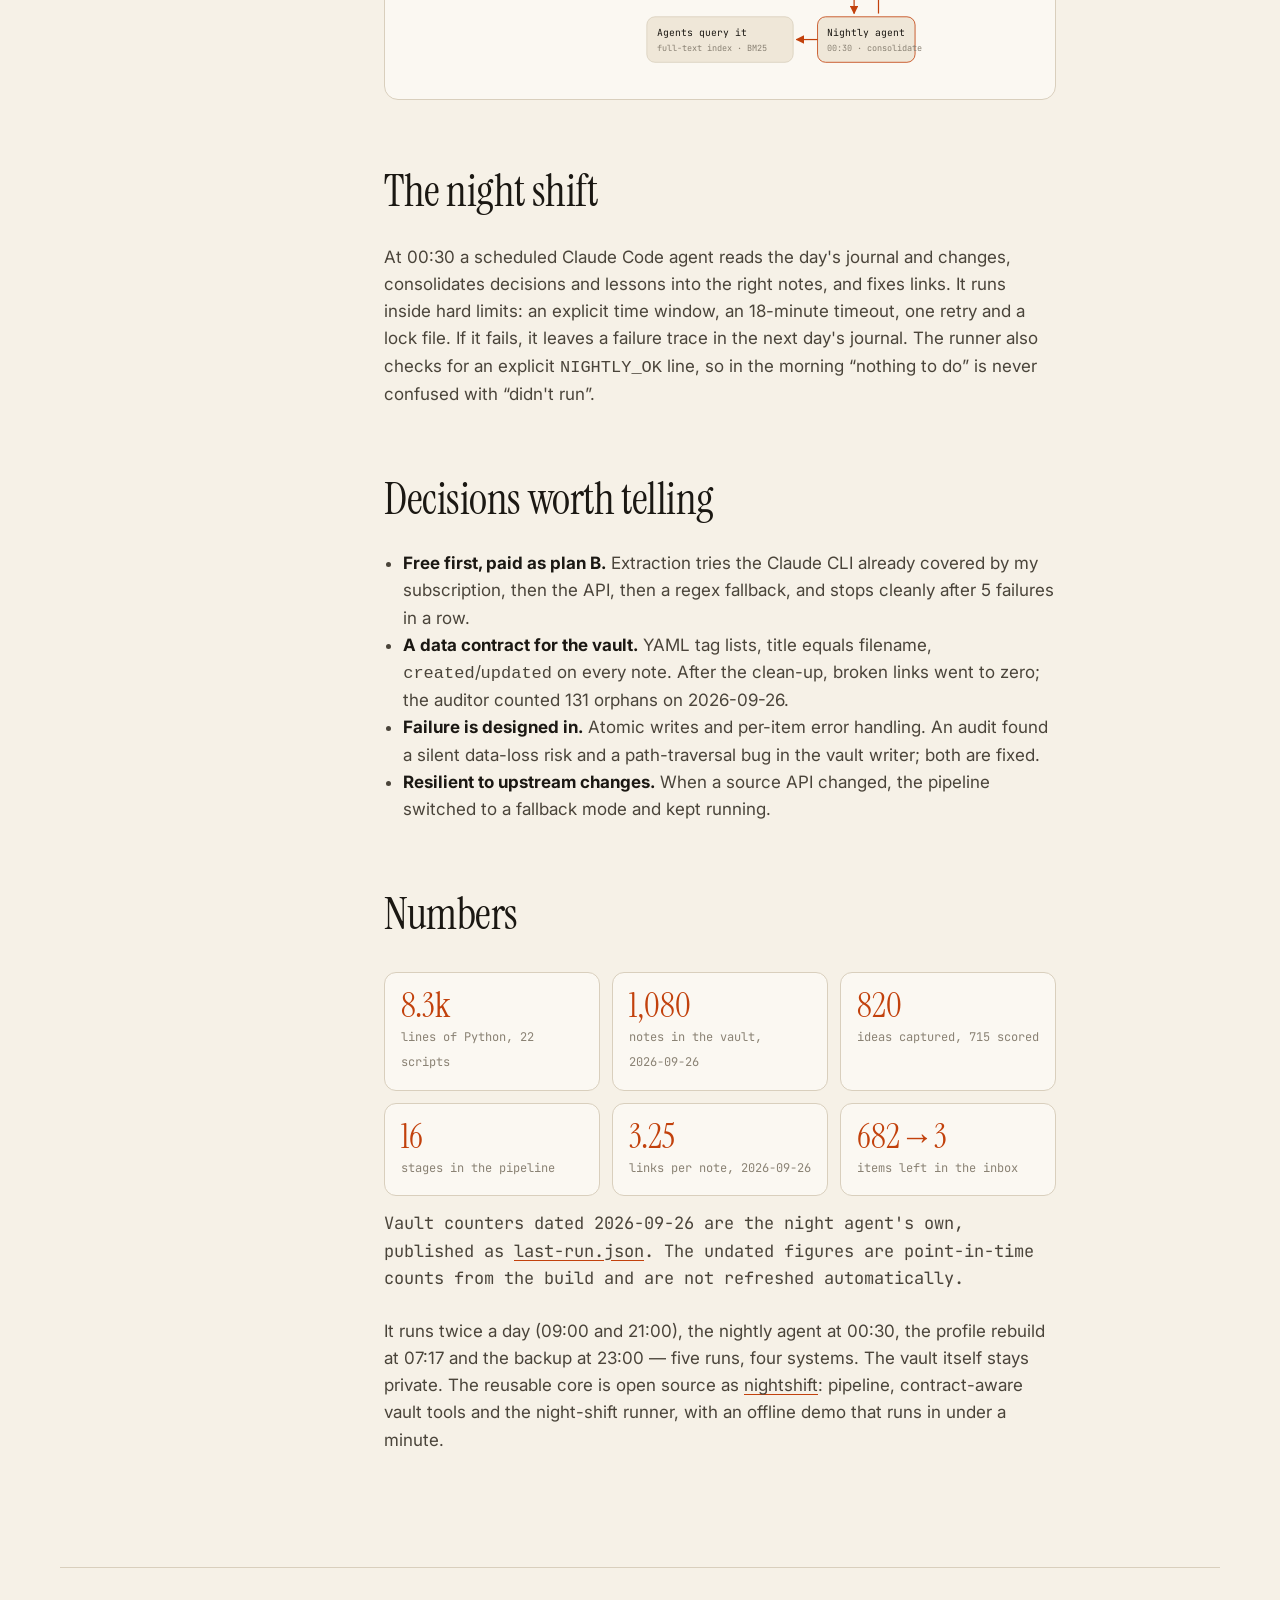
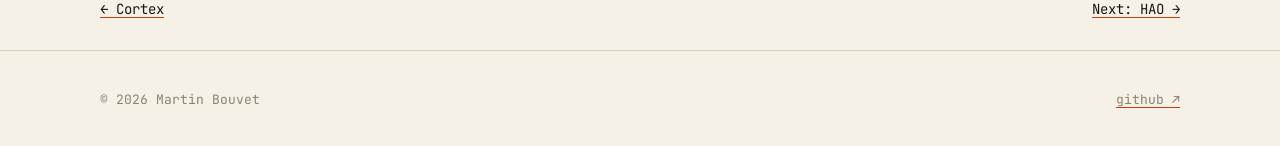
==== commit 5f582da0: "style: keep a date on one line in the signal tiles" ====
--- a/work/ai-os.html
+++ b/work/ai-os.html
@@ -83,10 +83,10 @@
     <h2 id="numbers">Numbers</h2>
     <div class="signals">
       <div><b>8.3k</b><span>lines of Python, 22 scripts</span></div>
-      <div><b>1,080</b><span>notes in the vault, 2026-09-26</span></div>
+      <div><b>1,080</b><span>notes in the vault, <span class="nb">2026-09-26</span></span></div>
       <div><b>820</b><span>ideas captured, 715 scored</span></div>
       <div><b>16</b><span>stages in the pipeline</span></div>
-      <div><b>3.25</b><span>links per note, 2026-09-26</span></div>
+      <div><b>3.25</b><span>links per note, <span class="nb">2026-09-26</span></span></div>
       <div><b>682→3</b><span>items left in the inbox</span></div>
     </div>
     <p class="src">Vault counters dated 2026-09-26 are the night agent's own, published as <a href="https://github.com/martinbouvet2000-tech/martinbouvet2000-tech/blob/main/assets/last-run.json">last-run.json</a>. The undated figures are point-in-time counts from the build and are not refreshed automatically.</p>
--- a/assets/style.css
+++ b/assets/style.css
@@ -222,6 +222,8 @@
 @media (max-width: 720px) { .signals { grid-template-columns: 1fr 1fr; } }
 /* Where a number came from, under the numbers it explains. */
 .src { font: 11.5px/1.6 var(--mono); color: var(--mute); margin: -8px 0 26px; }
+/* a date must break before it, never inside it */
+.nb { white-space: nowrap; }
 .next-cs { display: flex; justify-content: space-between; gap: 16px; border-top: 1px solid var(--line); padding-block: 32px; font: 14px var(--mono); }
 
 /* reveal */
